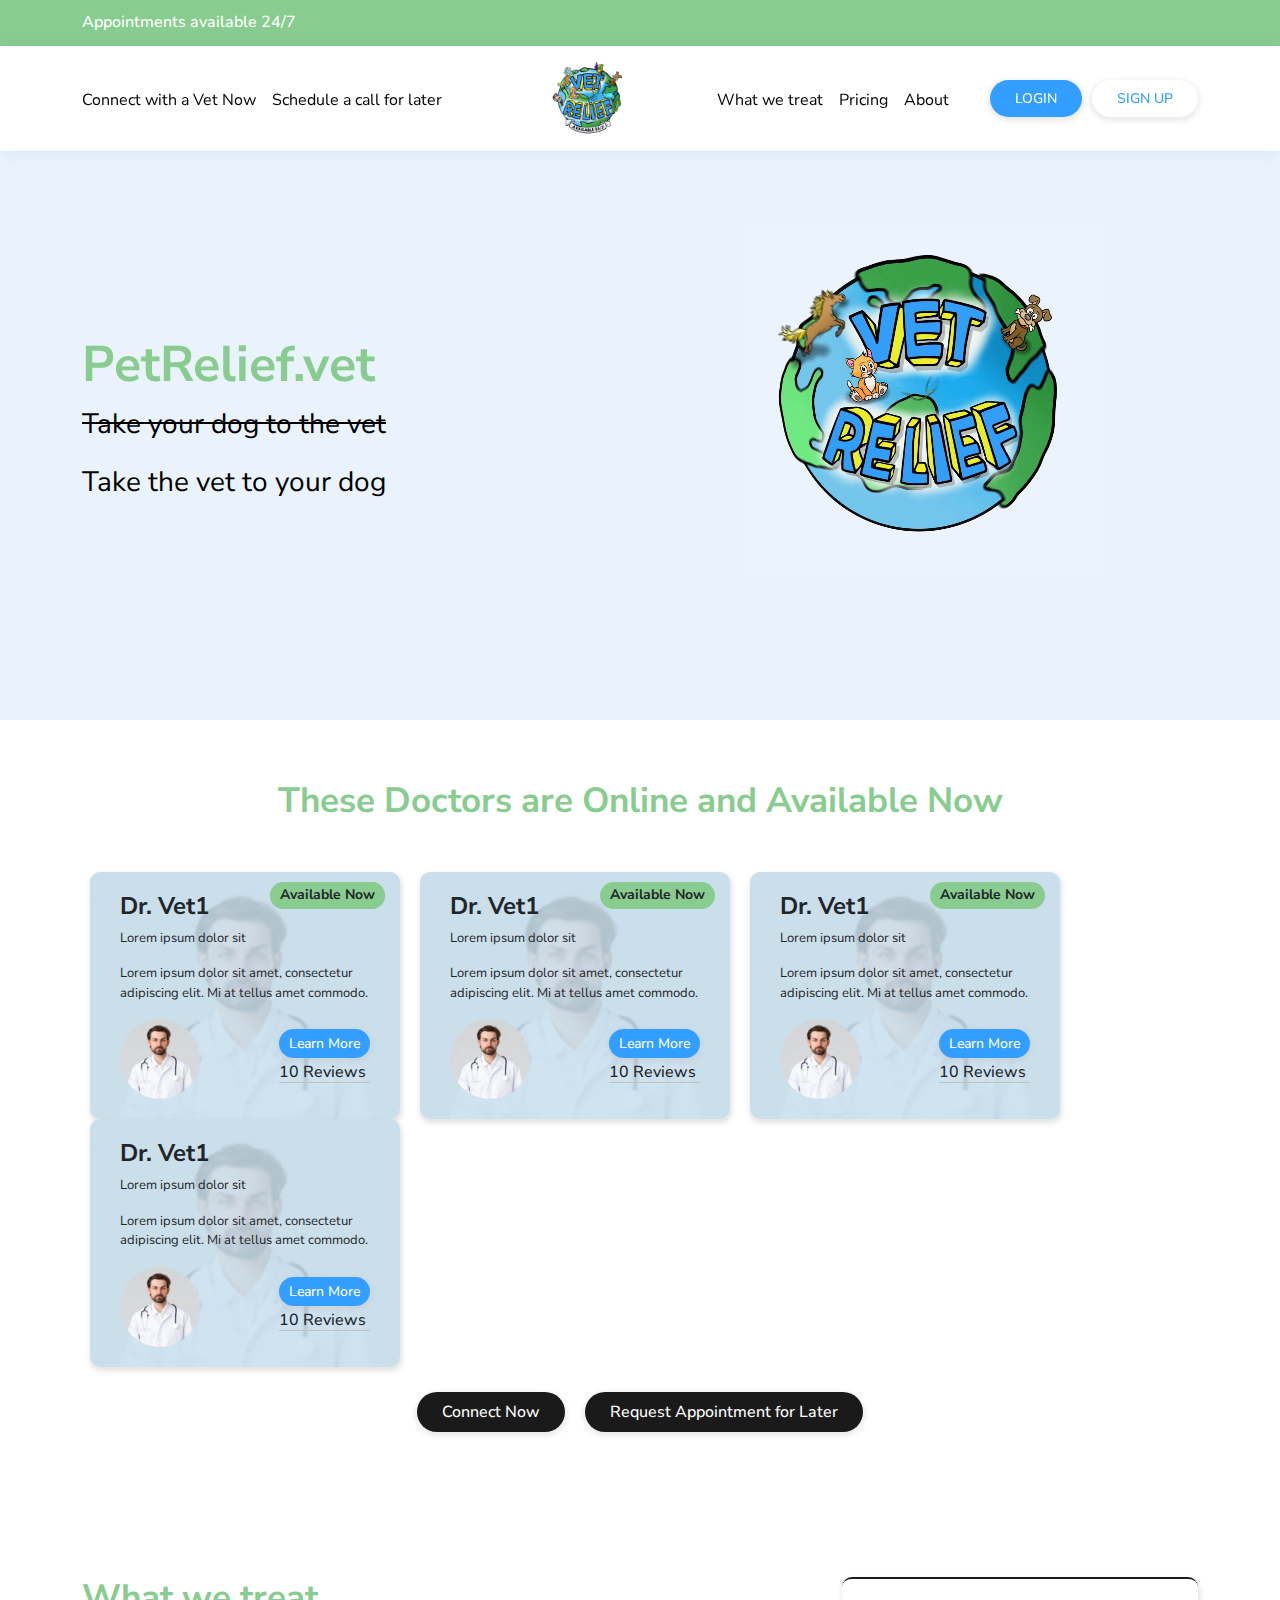
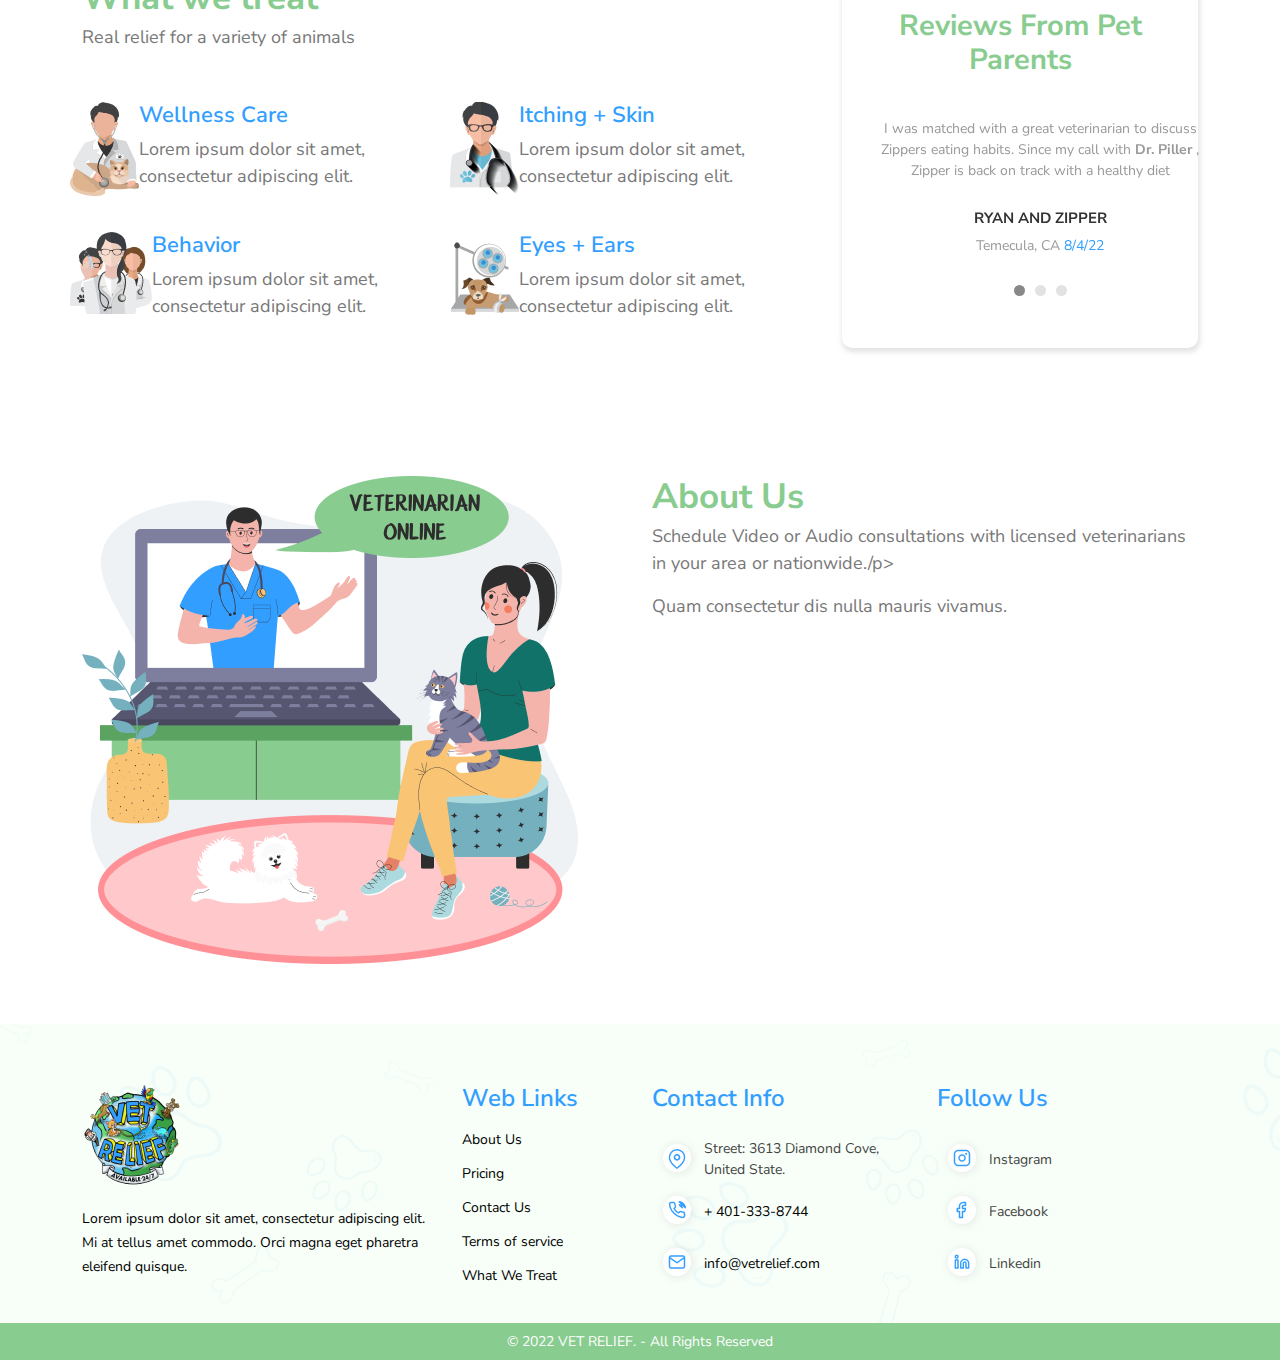
==== index-2.html @ 687309af "Add files via upload" ====
<!-- Header -->
<!DOCTYPE html>
<html lang="en">

<!-- Mirrored from test.vetrelief.com/virtual2/index.php by HTTrack Website Copier/3.x [XR&CO'2014], Wed, 24 Aug 2022 21:11:31 GMT -->
<!-- Added by HTTrack --><meta http-equiv="content-type" content="text/html;charset=UTF-8" /><!-- /Added by HTTrack -->
<head>
<!-- =======================================================
  * Template Name: Official-vrs-vrtl - v4.6.0
  * Author: divine infosys
  ======================================================== -->

    <meta charset="utf-8">
    <meta name="viewport" content="width=device-width, initial-scale=1">
    <title>Official VRS vrtl</title>

    <!-- Favicons -->
    <link href="assets/img/favicon.png" rel="icon">
    <link href="assets/img/apple-touch-icon.png" rel="apple-touch-icon">

     <!-- Vendor CSS Files -->
     <link href="assets/vendor/animate.css/animate.min.css" rel="stylesheet">
     <link href="assets/css/bootstrap.min.css" rel="stylesheet">
     
     <link href="assets/vendor/bootstrap-icons/bootstrap-icons.css" rel="stylesheet">
     <link rel="stylesheet" href="../../cdnjs.cloudflare.com/ajax/libs/font-awesome/4.7.0/css/font-awesome.min.css">

    <!-- Google Fonts -->
    <!-- <link href="https://fonts.googleapis.com/css2?family=Montserrat:wght@100;200;300;400;500;600;700;800;900&display=swap" rel="stylesheet"> -->

    <link href="https://fonts.googleapis.com/css2?family=Nunito+Sans:ital,wght@0,200;0,300;0,400;0,600;0,700;0,800;0,900;1,200;1,300;1,400&amp;display=swap" rel="stylesheet">
    <link href="https://fonts.googleapis.com/css2?family=Martel+Sans:wght@200;300;400;600;700;800&amp;display=swap" rel="stylesheet">

    <!-- Template Main CSS File -->
    <link href="assets/css/style.css" rel="stylesheet">
</head>
<body>
 <!-- ======= Top Bar ======= -->
 <div id="topbar" class="d-flex align-items-center fixed-top">
    <div class="container d-flex justify-content-between">
      <div class="contact-info d-flex align-items-center">
        <h6>Appointments available 24/7</h6>
      </div>
      <!-- <div class="d-none d-lg-flex social-links align-items-center">
        <a href="#" class="instagram"><img src="assets/img/icon/instagram.png" alt=""></a>
        <a href="#" class="facebook"><img src="assets/img/icon/facebook.png" alt=""></a>
        <a href="#" class="linkedin"><img src="assets/img/icon/linkedin.png" alt=""></a>        
      </div> -->
    </div>
  </div>

   <!-- ======= Header ======= -->
   <header id="header" class="fixed-top">
    <div class="container">

      <!-- <h1 class="logo me-auto"><a href="index.html">Medilab</a></h1> -->
      <!-- Uncomment below if you prefer to use an image logo -->
      <!-- mobile-tab-logo -->
      
      <div class="mobile-nav-tab align-items-center">
          <!-- navbar mobile -->
          <a href="index-2.html" class="logo"><img src="assets/img/logo_main.png" alt="" class="img-fluid"></a>
          <nav id="navbar" class="navbar order-last order-lg-0">
            <ul>
              <li><a class="nav-link scrollto active" href="#hero">Connect with a Vet Now</a></li>
              <li><a class="nav-link scrollto" href="#hero">Schedule a call for later</a></li>
              <li><a class="nav-link scrollto" href="#hero">What we treat</a></li>
              <li><a class="nav-link scrollto" href="#">Pricing</a></li>
              <li><a class="nav-link scrollto" href="#">About</a></li>
            </ul>
            <i class="bi bi-list mobile-nav-toggle"></i>   
          </nav> 
              <a href="#" class="login-btn scrollto"><span class="d-md-inline">Login</a>
              <a href="#" class="signup-btn scrollto"><span class="d-md-inline">Sign up</a>
          <!-- navbar -->
      </div>
       
      <!-- navbar pc -->
      <div class="pc-nav-tab">
        
          <nav id="navbar" class="navbar order-last order-lg-0">

            <div class="pc-nav">
              <ul>
                <li><a class="nav-link scrollto active" href="#hero">Connect with a Vet Now</a></li>
                <li><a class="nav-link scrollto" href="#">Schedule a call for later</a></li>
                
              </ul>
            </div>  
            
            <div class="logo-img">
              <a href="index-2.html" class="logo"><img src="assets/img/logo_main.png" alt="" class="img-fluid"></a>
            </div>  
              

            <div class="pc-nav">
              <ul>
                <li><a class="nav-link scrollto" href="#What-Treat">What we treat</a></li>
                <li><a class="nav-link scrollto" href="#">Pricing</a></li>
                <li><a class="nav-link scrollto" href="#">About</a></li>
              </ul>

              <i class="bi bi-list mobile-nav-toggle"></i> 

              <a href="#" class="login-btn scrollto"><span class="d-md-inline">Login</a>
              <a href="#" class="signup-btn scrollto"><span class="d-md-inline">Sign up</a> 
            </div>  

          </nav> 
            <!-- navbar -->
        
      </div>
    
    </div>
  </header><!-- End Header -->

 <!-- ======= Hero Section ======= -->
 <section id="hero" class="d-flex align-items-center">
    <div class="container">
      <div class="row">
        <div class="col-lg-6 slider-text">
          <h1>PetRelief.vet</h1>
          <p><strike>Take your dog to the vet</strike></p>
          <p>Take the vet to your dog</p>
          <source src="assets/img/videotest.mp4" type="video/mp4" />
        </div>
        <div class="col-lg-6">
          <div class="video-sec">
            <video autoplay loop muted>
                <source src="assets/img/video-logo.mp4" type="video/mp4" />
            </video>
          </div>
        </div>
      </div>
      
       
    </div>
  </section><!-- End Hero -->


<main id="main">

<!-- ======= These doctors are available now Section ======= -->
<section id="doctors-available" class="doctors-available">
  <div class="container">
        <div class="section-title">
          <h2>These Doctors are Online and Available Now</h2> 
        </div>
        <div class="doctors-available-main">
          <div class="row">

            <div class="col-lg-3 main-doct-box">            
              <div class="doct-text">
                <h4>Dr. Vet1</h4>
                <h6>Available Now</h6>
                <p>Lorem ipsum dolor sit</p>
                <p>Lorem ipsum dolor sit amet, consectetur adipiscing elit. Mi at tellus amet commodo.</p>
              </div>
              <div class="doct-details">
                <img src="assets/img/doct-1.jpg" alt="">
                <div class="doct-reviews">
                  <a href="#">Learn More</a> 
                  <h6>10 Reviews</h6>
                </div>
              </div>
             </div> <!-- col-lg-3 -->

             <div class="col-lg-3 main-doct-box">
              <div class="doct-text">
                <h4>Dr. Vet1</h4>
                <h6>Available Now</h6>
                <p>Lorem ipsum dolor sit</p>
                <p>Lorem ipsum dolor sit amet, consectetur adipiscing elit. Mi at tellus amet commodo.</p>
              </div>
              <div class="doct-details">
                <img src="assets/img/doct-1.jpg" alt="">
                <div class="doct-reviews">
                  <a href="#">Learn More</a> 
                  <h6>10 Reviews</h6>
                </div>
              </div>
             </div> <!-- col-lg-3 -->

             <div class="col-lg-3 main-doct-box">
              <div class="doct-text">
                <h4>Dr. Vet1</h4>
                <h6>Available Now</h6>
                <p>Lorem ipsum dolor sit</p>
                <p>Lorem ipsum dolor sit amet, consectetur adipiscing elit. Mi at tellus amet commodo.</p>
              </div>
              <div class="doct-details">
                <img src="assets/img/doct-1.jpg" alt="">
                <div class="doct-reviews">
                  <a href="#">Learn More</a> 
                  <h6>10 Reviews</h6>
                </div>
              </div>
             </div> <!-- col-lg-3 -->

             <div class="col-lg-3 main-doct-box">
              <div class="doct-text">
                <h4>Dr. Vet1</h4>
                <h6>Available Now</h6>
                <p>Lorem ipsum dolor sit</p>
                <p>Lorem ipsum dolor sit amet, consectetur adipiscing elit. Mi at tellus amet commodo.</p>
              </div>
              <div class="doct-details">
                <img src="assets/img/doct-1.jpg" alt="">
                <div class="doct-reviews">
                  <a href="#">Learn More</a> 
                  <h6>10 Reviews</h6>
                </div>
              </div>
             </div> <!-- col-lg-3 -->

          </div>
        </div>
        <div class="contact-btn">
          <a href="#" class="scrollto"><span class="d-md-inline">Connect Now</a>
          <a href="#" class="scrollto"><span class="d-md-inline">Request Appointment for Later</a> 
        </div>
        
  </div>
</section>
<!-- End These doctors are available now Section -->


<!-- ======= What We Treat Section ======= -->
<section id="What-Treat" class="What-Treat">
  <div class="container">
        <!-- Row -->
        <div class="row">
          <div class="col-lg-8">
            <!-- main-title -->
            <div class="section-title-l">
              <h2>What we treat</h2> 
              <p>Real relief for a variety of animals</p>
           </div>

            <div class="treat-point">
                <!-- Row -->
                <div class="row">

                  <div class="col-lg-6 d-flex treat-point-main">
                      <div class="treat-point-img">
                        <img src="assets/img/trear-1.png" alt="">
                      </div>
                      <div class="treat-point-text">
                        <h5>Wellness Care</h5>
                        <p>Lorem ipsum dolor sit amet, consectetur adipiscing elit. </p>
                      </div>
                  </div> <!-- col-lg-6 -->

                  <div class="col-lg-6 d-flex treat-point-main">
                      <div class="treat-point-img">
                        <img src="assets/img/trear-2.png" alt="">
                      </div>
                      <div class="treat-point-text">
                        <h5>Itching + Skin</h5>
                        <p>Lorem ipsum dolor sit amet, consectetur adipiscing elit. </p>
                      </div>
                  </div> <!-- col-lg-6 -->

                  <div class="col-lg-6 d-flex treat-point-main">
                      <div class="treat-point-img">
                        <img src="assets/img/trear-3.png" alt="">
                      </div>
                      <div class="treat-point-text">
                        <h5>Behavior</h5>
                        <p>Lorem ipsum dolor sit amet, consectetur adipiscing elit. </p>
                      </div>
                  </div> <!-- col-lg-6 -->

                  <div class="col-lg-6 d-flex treat-point-main">
                      <div class="treat-point-img">
                        <img src="assets/img/trear-4.png" alt="">
                      </div>
                      <div class="treat-point-text">
                        <h5>Eyes + Ears</h5>
                        <p>Lorem ipsum dolor sit amet, consectetur adipiscing elit. </p>
                      </div>
                  </div> <!-- col-lg-6 -->

                </div>
            </div>
              

          </div>
          <div class="col-lg-4">
            <div class="appointment-form">
              <h3>Reviews From Pet Parents</h3>

              <div id="myCarousel" class="carousel slide" data-ride="carousel">
	                <!-- Carousel indicators -->
                <ol class="carousel-indicators">
                  <li data-target="#myCarousel" data-slide-to="0" class="active"></li>
                  <li data-target="#myCarousel" data-slide-to="1"></li>
                  <li data-target="#myCarousel" data-slide-to="2"></li>
                </ol>  

                <!-- Wrapper for carousel items -->
                <div class="carousel-inner">		

                  <div class="carousel-item active">
                    <!-- <div class="img-box"><img src="/examples/images/clients/3.jpg" alt=""></div> -->
                    <p class="testimonial">I was matched with a great veterinarian to discuss Zippers eating habits. Since my call with <b>Dr. Piller </b>, Zipper is back on track with a healthy diet</p>
                    <p class="overview"><b>Ryan and Zipper</b>Temecula, CA <a href="#">8/4/22</a></p>
                    <!-- <div class="star-rating">
                      <ul class="list-inline">
                        <li class="list-inline-item"><i class="fa fa-star"></i></li>
                        <li class="list-inline-item"><i class="fa fa-star"></i></li>
                        <li class="list-inline-item"><i class="fa fa-star"></i></li>
                        <li class="list-inline-item"><i class="fa fa-star"></i></li>
                        <li class="list-inline-item"><i class="fa fa-star-o"></i></li>
                      </ul>
                    </div> -->
                  </div>

                  <div class="carousel-item">
                    <!-- <div class="img-box"><img src="/examples/images/clients/1.jpg" alt=""></div> -->
                    <p class="testimonial">I was matched with a great veterinarian to discuss Zippers eating habits. Since my call with <b>Dr. Piller </b>, Zipper is back on track with a healthy diet</p>
                    <p class="overview"><b>Ryan and Zipper</b>Temecula, CA <a href="#">8/4/22</a></p>
                    <!-- <div class="star-rating">
                      <ul class="list-inline">
                        <li class="list-inline-item"><i class="fa fa-star"></i></li>
                        <li class="list-inline-item"><i class="fa fa-star"></i></li>
                        <li class="list-inline-item"><i class="fa fa-star"></i></li>
                        <li class="list-inline-item"><i class="fa fa-star"></i></li>
                        <li class="list-inline-item"><i class="fa fa-star-o"></i></li>
                      </ul>
                    </div> -->
                  </div>

                  <div class="carousel-item">
                    <!-- <div class="img-box"><img src="/examples/images/clients/2.jpg" alt=""></div> -->
                    <p class="testimonial">I was matched with a great veterinarian to discuss Zippers eating habits. Since my call with <b>Dr. Piller </b>, Zipper is back on track with a healthy diet</p>
                    <p class="overview"><b>Ryan and Zipper</b>Temecula, CA <a href="#">8/4/22</a></p>
                    <!-- <div class="star-rating">
                      <ul class="list-inline">
                        <li class="list-inline-item"><i class="fa fa-star"></i></li>
                        <li class="list-inline-item"><i class="fa fa-star"></i></li>
                        <li class="list-inline-item"><i class="fa fa-star"></i></li>
                        <li class="list-inline-item"><i class="fa fa-star"></i></li>
                        <li class="list-inline-item"><i class="fa fa-star-half-o"></i></li>
                      </ul>
                    </div> -->
                  </div>	

	          </div>

</div>


            </div>

          </div>
        </div>        
  </div>
</section>
<!-- End What We Treat Section -->

<!-- ======= Start about us Section ======= -->

<section id="about-us" class="about-us">
  <div class="container">
    <div class="row">
      <div class="col-lg-6">
        <img src="assets/img/about.png" alt="about us">
      </div>
      <div class="col-lg-6 about-us-text">
        <!-- main-title -->
          <div class="section-title-l">
            <h2>About Us</h2>  
            <p>Schedule Video or Audio consultations with licensed veterinarians in your area or nationwide./p>      
            <p>Quam consectetur dis nulla mauris vivamus.</p>     
          </div>
      </div>
    </div>
  </div>
</section>
<!-- End about us Section -->

</main><!-- End #main -->



<!-- Footer -->

 <!-- ======= Footer ======= -->
 <footer id="footer">

<div class="footer-top">
  <div class="container">
    <div class="row">

      <div class="col-lg-4 col-md-6 footer-contact">
        <img src="assets/img/logo_main.png" alt="logo White">
        <p>Lorem ipsum dolor sit amet, consectetur adipiscing elit. Mi at tellus amet commodo. Orci magna eget pharetra eleifend quisque.</p>
        <!-- <ul>
            <li><i class="bi bi-phone"></i><a href="tel:+90 392 815 89 90">+90 392 815 89 90</a></li>
            <li><i class="bi bi-envelope"></i> <a href="mailto:info@forex-724.com">info@forex-724.com</a> </li>
            <li><i class="bi bi-chat-dots"></i> <a href="tel:+90 392 815 89 90">+90 392 815 89 90</a> </li>             
        </ul> -->
      </div>

      <div class="col-lg-2 col-md-6 footer-links">
        <h4>Web Links</h4>
        <ul>
          <li><i class="bx bx-chevron-right"></i> <a href="#">About Us</a></li>
          <li><i class="bx bx-chevron-right"></i> <a href="#">Pricing</a></li>
          <li><i class="bx bx-chevron-right"></i> <a href="#">Contact Us</a></li>
          <li><i class="bx bx-chevron-right"></i> <a href="#">Terms of service</a></li>
          <li><i class="bx bx-chevron-right"></i> <a href="#">What We Treat</a></li>
        </ul>
      </div>

      <div class="col-lg-3 col-md-6 contact-info">
        <h4>Contact Info</h4>
        <ul>
          <li><img src="assets/img/f-location-icon.png" alt="location" class="location"> <p> Street:  3613 Diamond Cove, </br> United State.</p></li>
          <li><img src="assets/img/f-call-icon.png" alt="location" class="call"> <a href="tel:+ 401-333-8744">+ 401-333-8744</a></li>
          <li><img src="assets/img/f-email-icon.png" alt="email" class="mail"> <a href="mailto:info@vetrelief.com">info@vetrelief.com</a></li>          
        </ul>
      </div>

      <div class="col-lg-3 col-md-6 contact-info">
        <h4>Follow Us</h4>
        <ul>
          <li><img src="assets/img/insta.png" alt="location" class="location"> <p> Instagram</p></li>
          <li><img src="assets/img/fb.png" alt="location" class="call"> <p> Facebook</p></li>
          <li><img src="assets/img/linkedin.png" alt="email" class="mail"> <p> Linkedin</p></li>          
        </ul>
      </div>

    </div>
  </div>
</div>

<div class="copyright d-md-flex justify-content-center py-2">  
    <div class="copyright-text">
       © 2022 VET RELIEF. - All Rights Reserved
    </div>
</div>
</footer><!-- End Footer -->



<!-- Vendor JS Files -->    
    <script src="assets/js/jquery.min.js"></script>
    
    <script src="assets/js/custom.js" crossorigin="anonymous"></script>
    <script src="assets/js/bootstrap.min.js"></script>
   
    
    </body>

<!-- Mirrored from test.vetrelief.com/virtual2/index.php by HTTrack Website Copier/3.x [XR&CO'2014], Wed, 24 Aug 2022 21:11:31 GMT -->
</html>
---- assets/css/style.css ----
/*--------------------------------------------------------------
# General
--------------------------------------------------------------*/


/* font-family: 'Martel Sans', sans-serif; */

body {
    font-family: 'Nunito Sans', sans-serif;
}

a {
    color: #000000;
    text-decoration: none;
}

a:hover {
    color: #000000;
    text-decoration: none;
}

h1,
h2,
h3,
h4,
h5,
h6 {
    font-family: 'Nunito Sans', sans-serif;
}

li {
    list-style: none;
}

ul {
    padding: 0;
}


/*--------------------------------------------------------------
# Top Bar
--------------------------------------------------------------*/

#topbar {
    background: #89CC90;
    height: 47px;
    font-size: 14px;
    transition: all 0.5s;
    z-index: 996;
    border-bottom: solid 1px #cecece
}

#topbar.topbar-scrolled {
    top: -40px;
}


/* #topbar .contact-info a {
    line-height: 1;
    color: #444444;
    transition: 0.3s;
}

#topbar .contact-info a:hover {
    color: #1977cc;
} 

#topbar .contact-info i {
    color: #ff8522;
    border: solid 1px #000000;
    padding: 6px;
    border-radius: 20px;
    margin-left: 15px;
    line-height: 0;
    margin-right: 5px;
}

#topbar .contact-info i:first-child {
    margin-left: 0;
}*/

#topbar .contact-info h6 {
    color: #ffffff;
    padding: 0;
    margin: 0;
}

#topbar .social-links a {
    padding: 4px;
    display: inline-block;
    line-height: 1px;
    margin: 0px 0px 0 9px;
}

@media (max-width: 768px) {
    #topbar {
        font-size: 12px;
    }
    #topbar .contact-info i {
        padding: 5px;
        border-radius: 15px;
        margin-left: 30px;
        margin-right: 6px;
    }
}


/* #topbar .social-links a:first-child {
    border-left: 0;
  } */


/*--------------------------------------------------------------
  # Header
  --------------------------------------------------------------*/

#header {
    background: #fff;
    transition: all 0.5s;
    z-index: 997;
    padding: 15px 0;
    top: 46px;
    box-shadow: 0px 2px 15px rgba(25, 119, 204, 0.1);
}

#header.header-scrolled {
    top: 0;
}

#header .logo {
    font-size: 30px;
    margin: 0;
    padding: 0;
    line-height: 1;
    font-weight: 700;
    letter-spacing: 0.5px;
    font-family: "Poppins", sans-serif;
}

#header .logo a {
    color: #2c4964;
}

#header .logo img {
    max-height: 75px;
}


/**
  * Appointment Button *
  */

.login-btn {
    margin-left: 25px !important;
    background: #329EFF !important;
    color: #fff !important;
    border-radius: 50px;
    padding: 8px 25px !important;
    white-space: nowrap;
    transition: 0.3s;
    font-size: 14px !important;
    display: inline-block;
    text-transform: uppercase;
    font-weight: 500;
    box-shadow: 0px 2px 5px 2px #bbbbbb4f;
}

.signup-btn {
    margin-left: 10px !important;
    background: #ffffff !important;
    color: #329EFF !important;
    border-radius: 50px;
    padding: 8px 25px !important;
    white-space: nowrap;
    transition: 0.3s;
    font-size: 14px !important;
    display: inline-block;
    text-transform: uppercase;
    font-weight: 500;
    box-shadow: 0px 2px 5px 2px #bbbbbb4f;
}

.login-btn:hover {
    background: #ffffff !important;
    color: #329EFF !important;
}

.signup-btn:hover {
    background: #329EFF!important;
    color: #ffffff !important;
}

@media (max-width: 768px) {
    .login-btn,
    .signup-btn {
        margin: 0 7px 0 15px;
        padding: 6px 9px;
        font-size: 11px;
    }
}


/*--------------------------------------------------------------
  # Navigation Menu
  --------------------------------------------------------------*/


/**
  * Desktop Navigation 
  */

.navbar {
    padding: 0;
}

.navbar ul {
    margin: 0;
    padding: 0;
    display: flex;
    list-style: none;
    align-items: center;
}

.navbar li {
    position: relative;
}

.navbar>ul>li {
    position: relative;
    white-space: nowrap;
    padding: 8px 0 8px 20px;
}

.navbar a,
.navbar a:focus {
    display: flex;
    align-items: center;
    justify-content: space-between;
    font-size: 16px;
    color: #000000;
    white-space: nowrap;
    transition: 0.3s;
    /* border-bottom: 2px solid #fff; */
    padding: 3px 16px 0px 0px;
}

.pc-nav {
    display: flex;
    justify-content: flex-end;
}


/*.navbar a i,
.navbar a:focus i {
    font-size: 12px;
    line-height: 0;
    margin-left: 5px;
} */


/* .navbar a:hover,
.navbar .active,
.navbar .active:focus,
.navbar li:hover>a {
    color: #ff8522;
    border-color: #ff8522;
} */

.navbar .dropdown ul {
    display: block;
    position: absolute;
    left: 20px;
    top: calc(100% + 30px);
    margin: 0;
    padding: 10px 0;
    z-index: 99;
    opacity: 0;
    visibility: hidden;
    background: #fff;
    box-shadow: 0px 0px 30px rgba(127, 137, 161, 0.25);
    transition: 0.3s;
}

.navbar .dropdown ul li {
    min-width: 200px;
}

.navbar .dropdown ul a {
    padding: 10px 20px;
    font-size: 14px;
    font-weight: 500;
    text-transform: none;
    color: #131320;
    border: none;
}

.navbar .dropdown ul a i {
    font-size: 12px;
}

.navbar .dropdown ul a:hover,
.navbar .dropdown ul .active:hover,
.navbar .dropdown ul li:hover>a {
    color: #ff8522;
}

.navbar .dropdown:hover>ul {
    opacity: 1;
    top: 100%;
    visibility: visible;
}

.navbar .dropdown .dropdown ul {
    top: 0;
    left: calc(100% - 30px);
    visibility: hidden;
}

.navbar .dropdown .dropdown:hover>ul {
    opacity: 1;
    top: 0;
    left: 100%;
    visibility: visible;
}

.mobile-nav-tab {
    display: none;
}

@media (max-width: 1366px) {
    .navbar .dropdown .dropdown ul {
        left: -90%;
    }
    .navbar .dropdown .dropdown:hover>ul {
        left: -100%;
    }
}


/**
  * Mobile Navigation 
  */

.mobile-nav-toggle {
    color: #2c4964;
    font-size: 28px;
    cursor: pointer;
    display: none;
    line-height: 0;
    transition: 0.5s;
}

.mobile-logo img {
    display: none;
}

.mobile-nav-toggle.bi-x {
    color: #fff;
}

@media (max-width: 991px) {
    .mobile-nav-toggle {
        display: block;
    }
    .navbar ul {
        display: none;
    }
    .mobile-logo img {
        display: block;
    }
    .mobile-nav-tab {
        display: flex;
        justify-content: space-evenly;
    }
    .pc-nav-tab {
        display: none;
    }
}

.navbar-mobile {
    position: fixed;
    overflow: hidden;
    top: 0;
    right: 0;
    left: 0;
    bottom: 0;
    background: rgba(28, 47, 65, 0.9);
    transition: 0.3s;
    z-index: 999;
}

.navbar-mobile .mobile-nav-toggle {
    position: absolute;
    top: 15px;
    right: 15px;
}

.navbar-mobile ul {
    display: block;
    position: absolute;
    top: 55px;
    right: 15px;
    bottom: 15px;
    left: 15px;
    padding: 10px 0;
    background-color: #fff;
    overflow-y: auto;
    transition: 0.3s;
}

.navbar-mobile>ul>li {
    padding: 0;
}

.navbar-mobile a {
    padding: 10px 20px;
    font-size: 15px;
    color: #2c4964;
    border: none;
}

.navbar-mobile a:hover,
.navbar-mobile .active,
.navbar-mobile li:hover>a {
    color: #1977cc;
}

.navbar-mobile .getstarted {
    margin: 15px;
}

.navbar-mobile .dropdown ul {
    position: static;
    display: none;
    margin: 10px 20px;
    padding: 10px 0;
    z-index: 99;
    opacity: 1;
    visibility: visible;
    background: #fff;
    box-shadow: 0px 0px 30px rgba(127, 137, 161, 0.25);
}

.navbar-mobile .dropdown ul li {
    min-width: 200px;
}

.navbar-mobile .dropdown ul a {
    padding: 10px 20px;
}

.navbar-mobile .dropdown ul a i {
    font-size: 12px;
}

.navbar-mobile .dropdown ul a:hover,
.navbar-mobile .dropdown ul .active:hover,
.navbar-mobile .dropdown ul li:hover>a {
    color: #1977cc;
}

.navbar-mobile .dropdown>.dropdown-active {
    display: block;
}


/*--------------------------------------------------------------
# Hero Section
--------------------------------------------------------------*/

#hero {
    width: 100%;
    height: 80vh;
    /* background: url(../img/slider.png) center;
    background-size: contain;
    background-repeat: no-repeat; */
    margin: 0 0 0;
    background-color: #eaf3fc;
}

.slider-text {
    margin: 120px auto;
}

.video-sec {
    display: flex;
    justify-content: center;
    margin: 140px 0 0 0;
}

.video-sec video {
    width: 65%;
}

#hero1 {
    width: 100%;
    height: 90vh;
    background: url("../img/slider.png") top center;
    background-size: cover;
}

#hero .container,
#hero1 .container {
    position: relative;
}

#hero h1,
#hero1 h1 {
    margin: 125px 0 0 0;
    font-size: 50px;
    font-weight: 700;
    line-height: 76px;
    /* text-transform: uppercase; */
    color: #89CC90;
}

#hero1 h1,
#hero1 p {
    width: 60%;
}

#hero p {
    font-size: 28px;
    color: #000000;
}

#hero .btn-get-started {
    text-transform: uppercase;
    font-weight: 500;
    font-size: 14px;
    letter-spacing: 1px;
    display: inline-block;
    padding: 12px 35px;
    margin-top: 30px;
    border-radius: 50px;
    transition: 0.5s;
    color: #fff;
    background: #ff8522;
}

#hero .btn-get-started:hover {
    background: #ff8522;
}

@media (min-width: 1024px) {
    #hero,
    #hero1 {
        background-attachment: fixed;
    }
}

@media (max-width: 992px) {
    #hero,
    #hero1 {
        margin-bottom: 0;
        /* height: 55vh; */
    }
    #hero .container,
    #hero1 .container {
        padding-bottom: 10px;
        padding-top: 100px;
    }
    #hero h1,
    #hero1 h1 {
        font-size: 28px;
        line-height: 36px;
        text-align: center;
        margin: 20px 0 0 0;
    }
    #hero p {
        text-align: center;
    }
    #hero h2,
    #hero1 h2 {
        font-size: 18px;
        line-height: 24px;
        margin-bottom: 30px;
    }
    .slider-text {
        margin: 0px auto;
    }
    .video-sec {
        margin: 0px;
    }
}

@media (max-height: 600px) {
    #hero,
    #hero1 {
        height: 110vh;
    }
}


/*--------------------------------------------------------------
# Sections General
--------------------------------------------------------------*/

section {
    padding: 60px 0;
    overflow: hidden;
}

.section-bg {
    background-color: #f1f7fd;
}

.section-title {
    text-align: center;
    padding-bottom: 30px;
}

.section-title h2 {
    font-size: 35px;
    font-weight: bold;
    margin-bottom: 20px;
    position: relative;
    color: #89cc90;
}

.section-title-l h2 {
    font-size: 35px;
    font-weight: bold;
    margin-bottom: 5px;
    position: relative;
    color: #89cc90;
}


/* .section-title h2::before {
    content: '';
    position: absolute;
    display: block;
    width: 120px;
    height: 1px;
    background: #ddd;
    bottom: 1px;
    left: calc(50% - 60px);
  }
  
  .section-title h2::after {
    content: '';
    position: absolute;
    display: block;
    width: 40px;
    height: 3px;
    background: #ff8522;
    bottom: 0;
    left: calc(50% - 20px);
  } */

.section-title h2 span {
    background: #252525;
    color: #ffffff;
    padding: 5px 10px;
    border-radius: 2px;
}

.section-title p {
    margin-bottom: 0;
    font-size: 14px;
}


/*--------------------------------------------------------------
# Breadcrumbs
--------------------------------------------------------------*/

.breadcrumbs {
    padding: 20px 0;
    background-color: rgb(255 133 34 / 28%);
    min-height: 40px;
    margin-top: 120px;
}

@media (max-width: 992px) {
    .breadcrumbs {
        margin-top: 100px;
    }
}

.breadcrumbs h2 {
    font-size: 24px;
    font-weight: 300;
    margin: 0;
}

@media (max-width: 992px) {
    .breadcrumbs h2 {
        margin: 0 0 10px 0;
    }
}

.breadcrumbs ol {
    display: flex;
    flex-wrap: wrap;
    list-style: none;
    padding: 0;
    margin: 0;
    font-size: 14px;
}

.breadcrumbs ol li+li {
    padding-left: 10px;
}

.breadcrumbs ol li+li::before {
    display: inline-block;
    padding-right: 10px;
    color: #6c757d;
    content: "/";
}

@media (max-width: 768px) {
    .breadcrumbs .d-flex {
        display: block !important;
    }
    .breadcrumbs ol {
        display: block;
    }
    .breadcrumbs ol li {
        display: inline-block;
    }
}


/*--------------------------------------------------------------
# These Doctors are Available Now
--------------------------------------------------------------*/

.doctors-available-main {
    display: flex;
    justify-content: space-evenly;
}

.doctors-available-main .main-doct-box {
    padding: 20px 30px;
    background-color: #ffffff;
    box-shadow: 1px 3px 5px 1px #c1c1c175;
    border-radius: 10px;
    width: 310px;
    margin: 0 0px 0px 20px;
    background: url("../img/doct-bg.jpg") top center;
    background-size: cover;
}

.doctors-available-main .main-doct-box .doct-text h4 {
    font-size: px;
    font-weight: 700;
}

.doctors-available-main .main-doct-box .doct-text h6 {
    background-color: #89cc90;
    padding: 5px 10px;
    border-radius: 20px;
    font-size: 14px;
    font-weight: 700;
    position: absolute;
    top: 98%;
    margin: 0 0 0px 150px;
}

.doctors-available-main .main-doct-box .doct-text p {
    font-size: 13px;
    font-weight: 400;
}

.doct-details img {
    width: 80px;
    border-radius: 50%;
}

.doct-details {
    display: flex;
    justify-content: space-between;
}

.doct-reviews a {
    background: #329EFF;
    color: #fff;
    border-radius: 50px;
    padding: 5px 10px;
    white-space: nowrap;
    transition: 0.3s;
    font-size: 14px;
    font-weight: 500;
    border: 0;
    box-shadow: 0px 2px 5px 2px #bbbbbb4f;
}

.doct-reviews {
    padding: 12px 0;
}

.doct-reviews h6 {
    border-bottom: 1px solid #c1c1c1;
    margin: 8px 0 0 0;
}

.contact-btn {
    display: flex;
    justify-content: center;
}

.star-rating {
    line-height: 19px;
    font-size: 13px;
    text-align: center;
}

.contact-btn a {
    margin: 25px 10px;
    background: #1a1a1a;
    color: #fff;
    border-radius: 50px;
    padding: 8px 25px;
    white-space: nowrap;
    transition: 0.3s;
    font-size: 16px;
    display: inline-block;
    font-weight: 500;
    box-shadow: 0px 2px 5px 2px #bbbbbb4f;
}

@media (max-width: 768px) {
    .doctors-available-main .main-doct-box {
        width: 345px;
        margin: 0 0px 20px 20px;
    }
    .doctors-available-main .main-doct-box .doct-text h6 {
        background-color: #89cc90;
        font-size: 11px;
        position: relative;
        margin: -30px 0 0px 189px;
    }
    .copyright-text {
        text-align: center;
    }
    .about-us img {
        width: 100%;
        margin: 0 0 32px 0;
    }
}


/*--------------------------------------------------------------
# What We Treat
--------------------------------------------------------------*/

#What-Treat .treat-point {
    margin: 45px 0 0 0;
}

#What-Treat .treat-point-main {
    padding: 6px 0 20px 0;
}

#What-Treat .treat-point-img {
    width: 25%;
}

#What-Treat .treat-point-text h5 {
    font-size: 22px;
    font-weight: 600;
    color: #329EFF;
}

#What-Treat .treat-point-text p,
.section-title-l p {
    color: #787878;
    font-size: 18px;
}

.appointment-form {
    padding: 20px 38px;
    border-top: 2px solid #1c1c1c;
    background-color: #ffffff;
    box-shadow: 1px 3px 5px 1px #c1c1c175;
    border-radius: 10px;
}

.appointment-form h3 {
    font-size: 29px;
    font-weight: 700;
    text-align: center;
    margin: 10px 0;
    color: #89CC90;
}

.appointment-form-btn {
    display: flex;
    justify-content: center;
}


/*--------------------------------------------------------------
# Put Reviews From Pet Owners
--------------------------------------------------------------*/

.carousel {
    width: 320px;
    margin: 0 auto;
    padding-bottom: 20px px;
}

.carousel .carousel-item {
    color: #999;
    font-size: 14px;
    text-align: center;
    overflow: hidden;
    min-height: 240px;
}

.carousel .carousel-item a {
    color: #329eff;
    font-size: 14px;
}

.carousel .img-box {
    width: 145px;
    height: 145px;
    margin: 0 auto;
    border-radius: 50%;
}

.carousel .img-box img {
    width: 100%;
    height: 100%;
    display: block;
    border-radius: 50%;
}

.carousel .testimonial {
    padding: 30px 0 10px;
}

.carousel .overview {
    text-align: center;
    padding-bottom: 5px;
}

.carousel .overview b {
    color: #333;
    font-size: 15px;
    text-transform: uppercase;
    display: block;
    padding-bottom: 5px;
}

.carousel .star-rating i {
    font-size: 18px;
    color: #88cb90;
}

.carousel-control-prev,
.carousel-control-next {
    width: 30px;
    height: 30px;
    border-radius: 50%;
    background: #999;
    text-shadow: none;
    top: 4px;
}

.carousel-control-prev i,
.carousel-control-next i {
    font-size: 20px;
    margin-right: 2px;
}

.carousel-control-prev {
    left: auto;
    right: 40px;
}

.carousel-control-next i {
    margin-right: -2px;
}

.carousel .carousel-indicators {
    bottom: 15px;
}

.carousel-indicators li,
.carousel-indicators li.active {
    width: 11px;
    height: 11px;
    margin: 1px 5px;
    border-radius: 50%;
}

.carousel-indicators li {
    background: #e2e2e2;
    border: none;
    cursor: pointer;
}

.carousel-indicators li.active {
    background: #888;
}

@media (max-width: 992px) {
    .appointment-form .contact-text {
        margin: 35px 0 0 0px;
    }
}

@media (max-width: 768px) {
    .appointment-form .contact-text {
        margin: 35px 0 0 0px;
    }
}


/*--------------------------------------------------------------
# Trading Platform
--------------------------------------------------------------*/

.trading-platform .platform-sec::after {
    content: '';
    position: absolute;
    top: 1105px;
    right: 0;
    bottom: 0;
    width: 55%;
    height: 55%;
    background: #f7f7f7;
    z-index: -1;
    border-radius: 30px 0px 0 30px;
}

.trading-platform .platform-sec .platform {
    padding: 30px;
}

.trading-platform .platform-sec .platform h3 {
    font-size: 25px;
    text-transform: uppercase;
    font-weight: 600;
    color: #ff8522;
}

.trading-platform .platform-sec .platform h3 span {
    color: #000000;
}

.trading-platform .platform-sec .platform ul li {
    line-height: 35px;
}

.trading-platform .platform-sec .platform-img {
    width: 100%;
    height: fit-content;
    margin: 50px 0 0 0;
}

@media (max-width: 768px) {
    .section-title h2 {
        font-size: 22px;
    }
    .trading-platform .platform-sec .platform {
        padding: 30px 0 0 0;
    }
    .trading-platform .platform-sec .platform ul li {
        line-height: 30px;
        font-size: 12px;
        font-weight: 500;
    }
    .trading-platform .platform-sec .platform h3 {
        font-size: 22px;
    }
    .trading-platform .platform-sec::after {
        display: none;
    }
    .trading-platform .platform-sec .platform-img {
        margin: 10px 0 0 0;
    }
}


/*--------------------------------------------------------------
# Start Trading Now
--------------------------------------------------------------*/

.start-trading-now {
    text-align: center;
}

.start-trading-now .trading-box {
    background-color: white;
    border-radius: 5px;
    box-shadow: 0px 2px 15px rgb(125 125 125 / 10%);
    border-top: solid 4px #00bff3;
}

.tstart-trading-now.col-lg-3:nth-child(2) .trading-box {
    border-top: solid 4px #c4df9b;
}

.start-trading-now .col-lg-3:nth-child(3) .trading-box {
    border-top: solid 4px #f5989d;
}

.start-trading-now .trading-box h6 {
    font-size: 14px;
    color: #7d7d7d;
    font-weight: 400;
    padding: 35px 35px;
    margin: 0;
}

.start-trading-now .trading-box h2 {
    background-color: #eeeeee;
    padding: 25px 0;
    font-weight: 700;
}

.start-trading-now .trading-box h2 span {
    font-size: 14px;
    font-weight: 400;
}

.start-trading-now .trading-box ul {
    padding: 20px 0;
}

.start-trading-now .trading-box ul li {
    line-height: 28px;
    font-size: 14px;
    font-weight: 500;
}

.start-trading-now .trading-box a {
    margin: 0 0 35px 0;
}

@media (max-width: 768px) {
    .start-trading-now .trading-box {
        margin: 20px 0;
    }
}


/*--------------------------------------------------------------
# Footer
--------------------------------------------------------------*/

#footer {
    color: #444444;
    font-size: 14px;
    background: #F8FFF8;
}

#footer .footer-top {
    padding: 60px 0 0px 0;
    background: url(../img/footer-bg.png) center;
    background-size: inherit;
    background-repeat: no-repeat;
}

#footer .footer-top .footer-contact {
    margin-bottom: 30px;
}

#footer .footer-top .footer-contact h4 {
    font-size: 22px;
    margin: 0 0 30px 0;
    padding: 2px 0 2px 0;
    line-height: 1;
    font-weight: 700;
}

#footer .footer-top .footer-contact p {
    font-size: 14px;
    line-height: 24px;
    margin-bottom: 0;
    color: #000000;
    margin: 19px 0 0 0;
}

#footer .footer-top .footer-contact ul li {
    margin: 20px 0 26px 0;
}

#footer .footer-top .footer-contact ul li a {
    color: #000000;
    margin: 0 0 0 13px;
}

#footer .footer-top h4 {
    font-size: 24px;
    font-weight: 600;
    color: #329EFF;
    position: relative;
    padding-bottom: 12px;
}

#footer .footer-top .footer-links {
    margin-bottom: 30px;
}

#footer .footer-top .footer-links p {
    margin: 0;
}

.contact-info ul li {
    padding: 0px 0;
    display: flex;
    align-items: center;
}

.contact-info ul li p {
    margin: 0;
}

#footer .footer-top .footer-links ul {
    list-style: none;
    padding: 0;
    margin: 0;
}

#footer .footer-top .footer-links ul li {
    padding: 10px 0;
    display: flex;
    align-items: center;
}

#footer .footer-top .footer-links ul li:first-child {
    padding-top: 0;
}

.footer-links ul li .location {
    margin: -13px 0 0 0;
}

#footer .footer-top .footer-links ul a {
    color: #000000;
    transition: 0.3s;
    display: inline-block;
    line-height: 1;
}

#footer .footer-top .footer-links ul a:hover {
    text-decoration: none;
    color: #329EFF;
}

.copyright {
    color: #ffffff;
    background-color: #89cc90;
}
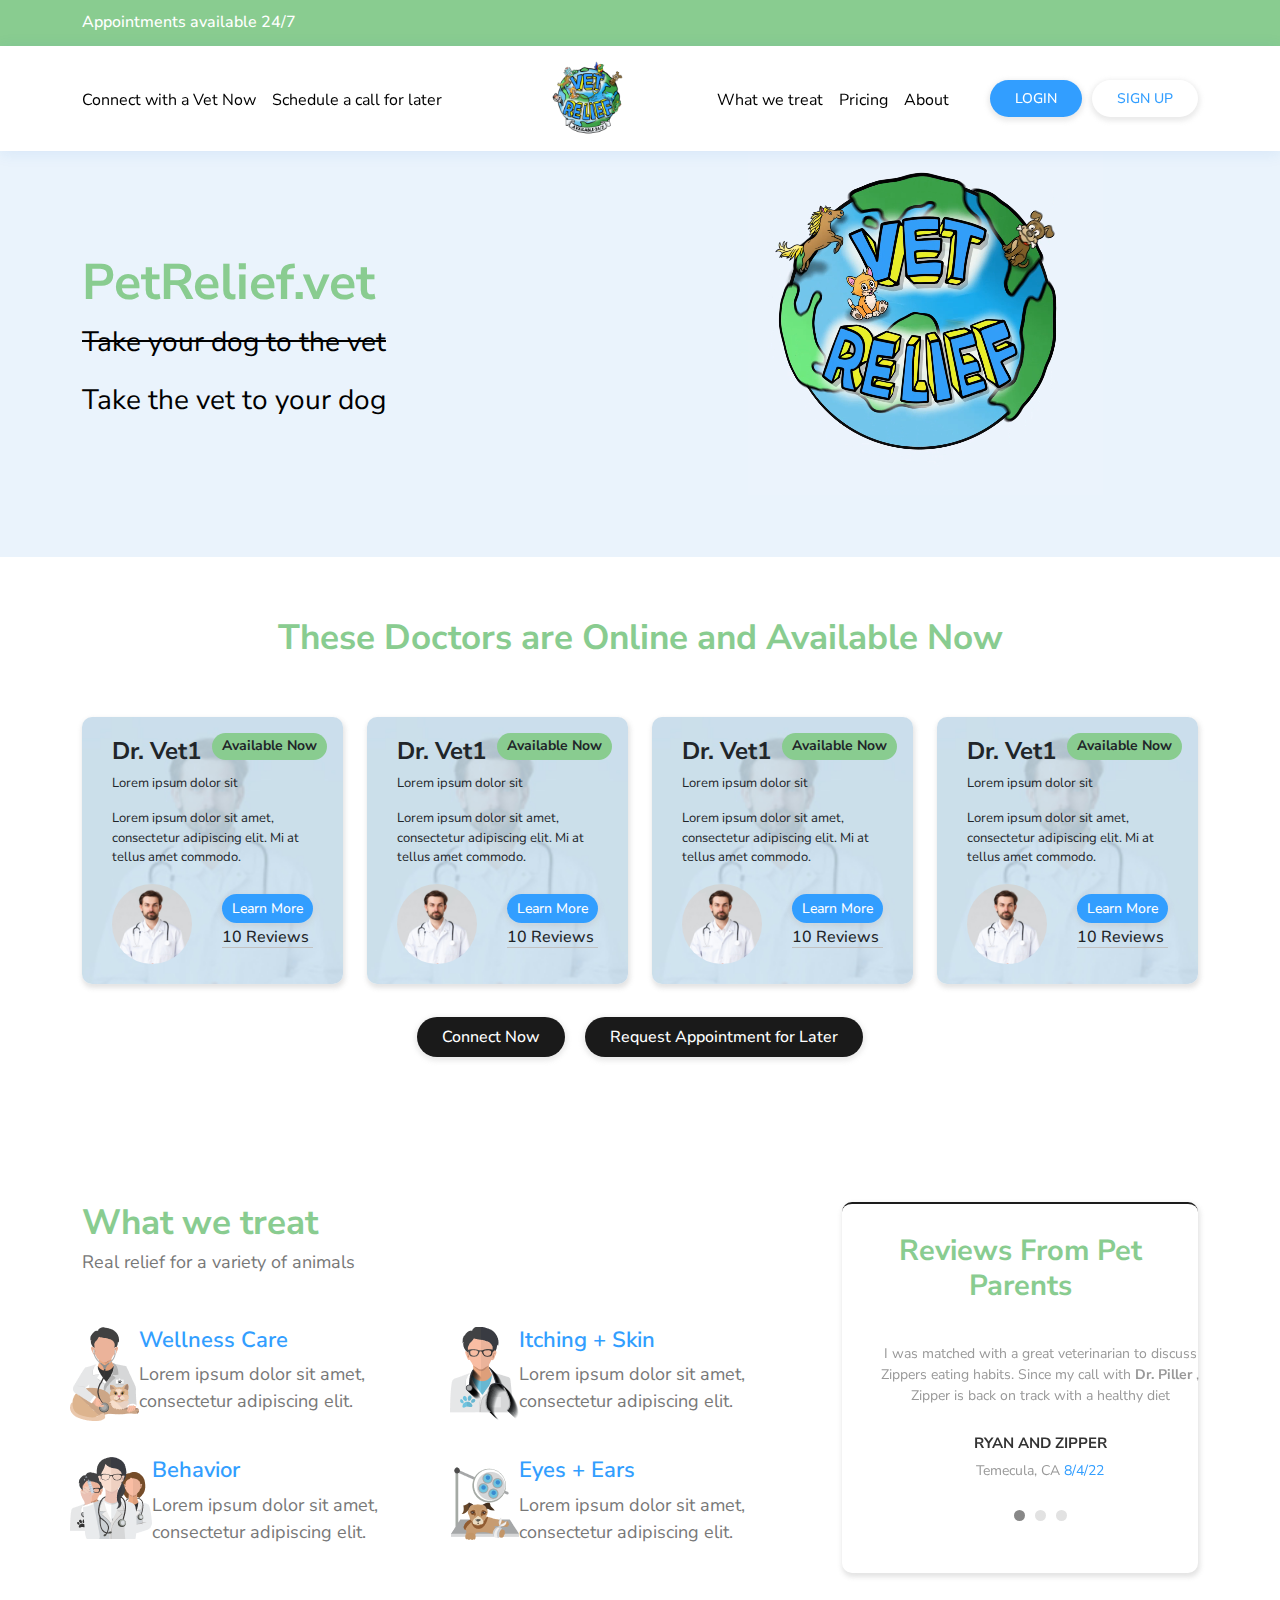
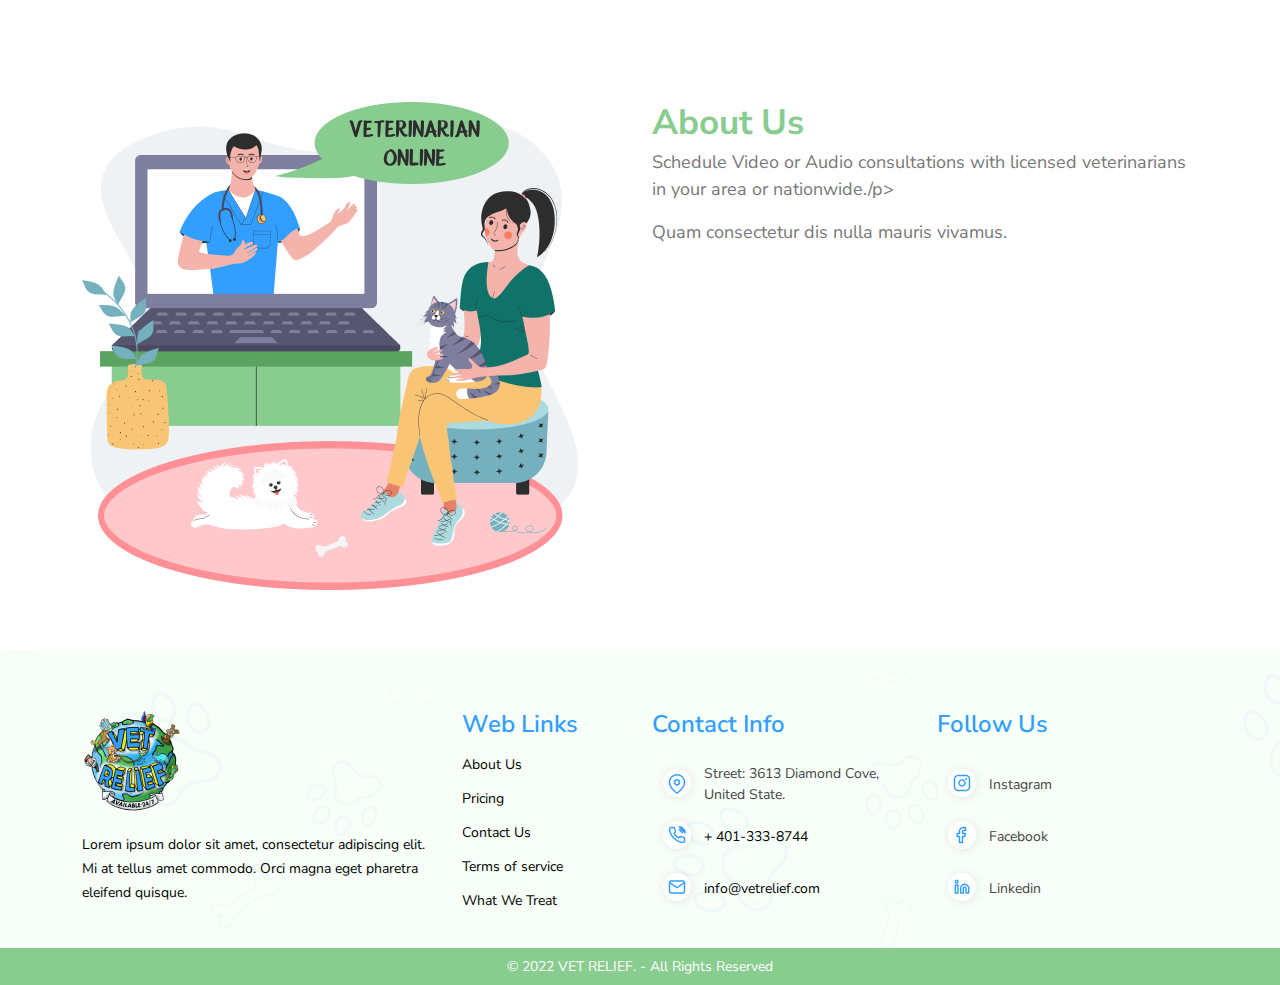
==== commit a7d64575: "Added video on hero section and created another page with an image background on the hero section" ====
--- a/index-2.html
+++ b/index-2.html
@@ -149,7 +149,26 @@
         <div class="doctors-available-main">
           <div class="row">
 
-            <div class="col-lg-3 main-doct-box">            
+            <div class="col-lg-3">
+              <div class="main-doct-box">           
+                <div class="doct-text">
+                  <h4>Dr. Vet1</h4>
+                  <h6>Available Now</h6>
+                  <p>Lorem ipsum dolor sit</p>
+                  <p>Lorem ipsum dolor sit amet, consectetur adipiscing elit. Mi at tellus amet commodo.</p>
+                </div>
+                <div class="doct-details">
+                  <img src="assets/img/doct-1.jpg" alt="">
+                  <div class="doct-reviews">
+                    <a href="#">Learn More</a> 
+                    <h6>10 Reviews</h6>
+                  </div>
+                </div>
+              </div>
+             </div> <!-- col-lg-3 -->
+
+             <div class="col-lg-3">
+              <div class="main-doct-box">
               <div class="doct-text">
                 <h4>Dr. Vet1</h4>
                 <h6>Available Now</h6>
@@ -163,9 +182,11 @@
                   <h6>10 Reviews</h6>
                 </div>
               </div>
+              </div>
              </div> <!-- col-lg-3 -->
 
-             <div class="col-lg-3 main-doct-box">
+             <div class="col-lg-3">
+              <div class="main-doct-box">
               <div class="doct-text">
                 <h4>Dr. Vet1</h4>
                 <h6>Available Now</h6>
@@ -179,9 +200,11 @@
                   <h6>10 Reviews</h6>
                 </div>
               </div>
+              </div>
              </div> <!-- col-lg-3 -->
 
-             <div class="col-lg-3 main-doct-box">
+             <div class="col-lg-3">
+              <div class="main-doct-box">
               <div class="doct-text">
                 <h4>Dr. Vet1</h4>
                 <h6>Available Now</h6>
@@ -195,21 +218,6 @@
                   <h6>10 Reviews</h6>
                 </div>
               </div>
-             </div> <!-- col-lg-3 -->
-
-             <div class="col-lg-3 main-doct-box">
-              <div class="doct-text">
-                <h4>Dr. Vet1</h4>
-                <h6>Available Now</h6>
-                <p>Lorem ipsum dolor sit</p>
-                <p>Lorem ipsum dolor sit amet, consectetur adipiscing elit. Mi at tellus amet commodo.</p>
-              </div>
-              <div class="doct-details">
-                <img src="assets/img/doct-1.jpg" alt="">
-                <div class="doct-reviews">
-                  <a href="#">Learn More</a> 
-                  <h6>10 Reviews</h6>
-                </div>
               </div>
              </div> <!-- col-lg-3 -->
 
--- a/assets/css/style.css
+++ b/assets/css/style.css
@@ -4,7 +4,6 @@
 
 
 /* font-family: 'Martel Sans', sans-serif; */
-
 body {
     font-family: 'Nunito Sans', sans-serif;
 }
@@ -470,12 +469,43 @@
 
 #hero {
     width: 100%;
-    height: 80vh;
+    height: 100%;
     /* background: url(../img/slider.png) center;
     background-size: contain;
     background-repeat: no-repeat; */
     margin: 0 0 0;
     background-color: #eaf3fc;
+    padding: 0;
+}
+.pet-video{
+    width: 100%;
+    max-height: calc(100vh - 200px);
+}
+#hero3{
+    /* width: 100%;
+    height: 90vh; */
+    background: url(../img/dog_paradise.jpeg) center;
+    background-size: cover;
+    background-repeat: no-repeat;
+    margin: 7.5rem 0 0;
+    background-position: center;
+    background-color: #eaf3fc;
+}
+.animate-image{
+    max-width: 300px;
+    margin: 0 auto;
+    animation: scaleUp 3s alternate-reverse infinite;
+}
+@keyframes scaleUp {
+    0%{
+        transform: scale(0.85) rotate(-5deg);
+    }
+    100%{
+        transform: scale(1) rotate(5deg);
+    }
+    /* 100%{
+        transform: scale(0.9);
+    } */
 }
 
 .slider-text {
@@ -584,12 +614,12 @@
     }
 }
 
-@media (max-height: 600px) {
+/* @media (max-height: 600px) {
     #hero,
     #hero1 {
         height: 110vh;
     }
-}
+} */
 
 
 /*--------------------------------------------------------------
@@ -739,8 +769,11 @@
     box-shadow: 1px 3px 5px 1px #c1c1c175;
     border-radius: 10px;
     width: 310px;
-    margin: 0 0px 0px 20px;
+    max-width: 100%;
+    /* margin: 0 0px 0px 20px; */
+    margin: 0.5rem 0;
     background: url("../img/doct-bg.jpg") top center;
+    position: relative;
     background-size: cover;
 }
 
@@ -756,8 +789,10 @@
     font-size: 14px;
     font-weight: 700;
     position: absolute;
-    top: 98%;
-    margin: 0 0 0px 150px;
+    top: 1rem;
+    right: 1rem;
+    white-space: nowrap;
+    /* margin: 0 0 0px 150px; */
 }
 
 .doctors-available-main .main-doct-box .doct-text p {
@@ -815,6 +850,7 @@
     border-radius: 50px;
     padding: 8px 25px;
     white-space: nowrap;
+    text-align: center;
     transition: 0.3s;
     font-size: 16px;
     display: inline-block;
@@ -825,13 +861,14 @@
 @media (max-width: 768px) {
     .doctors-available-main .main-doct-box {
         width: 345px;
-        margin: 0 0px 20px 20px;
+        max-width: 100%;
+        /* margin: 0 0px 20px 20px; */
     }
     .doctors-available-main .main-doct-box .doct-text h6 {
         background-color: #89cc90;
         font-size: 11px;
-        position: relative;
-        margin: -30px 0 0px 189px;
+        /* position: relative; */
+        /* margin: -30px 0 0px 189px; */
     }
     .copyright-text {
         text-align: center;
@@ -839,6 +876,9 @@
     .about-us img {
         width: 100%;
         margin: 0 0 32px 0;
+    }
+    .contact-btn {
+        flex-direction: column;
     }
 }
 
@@ -1003,6 +1043,9 @@
     .appointment-form .contact-text {
         margin: 35px 0 0 0px;
     }
+    .pet-video-sec{
+        margin-top: 50px;
+    }
 }
 
 @media (max-width: 768px) {
@@ -1010,6 +1053,7 @@
         margin: 35px 0 0 0px;
     }
 }
+
 
 
 /*--------------------------------------------------------------
